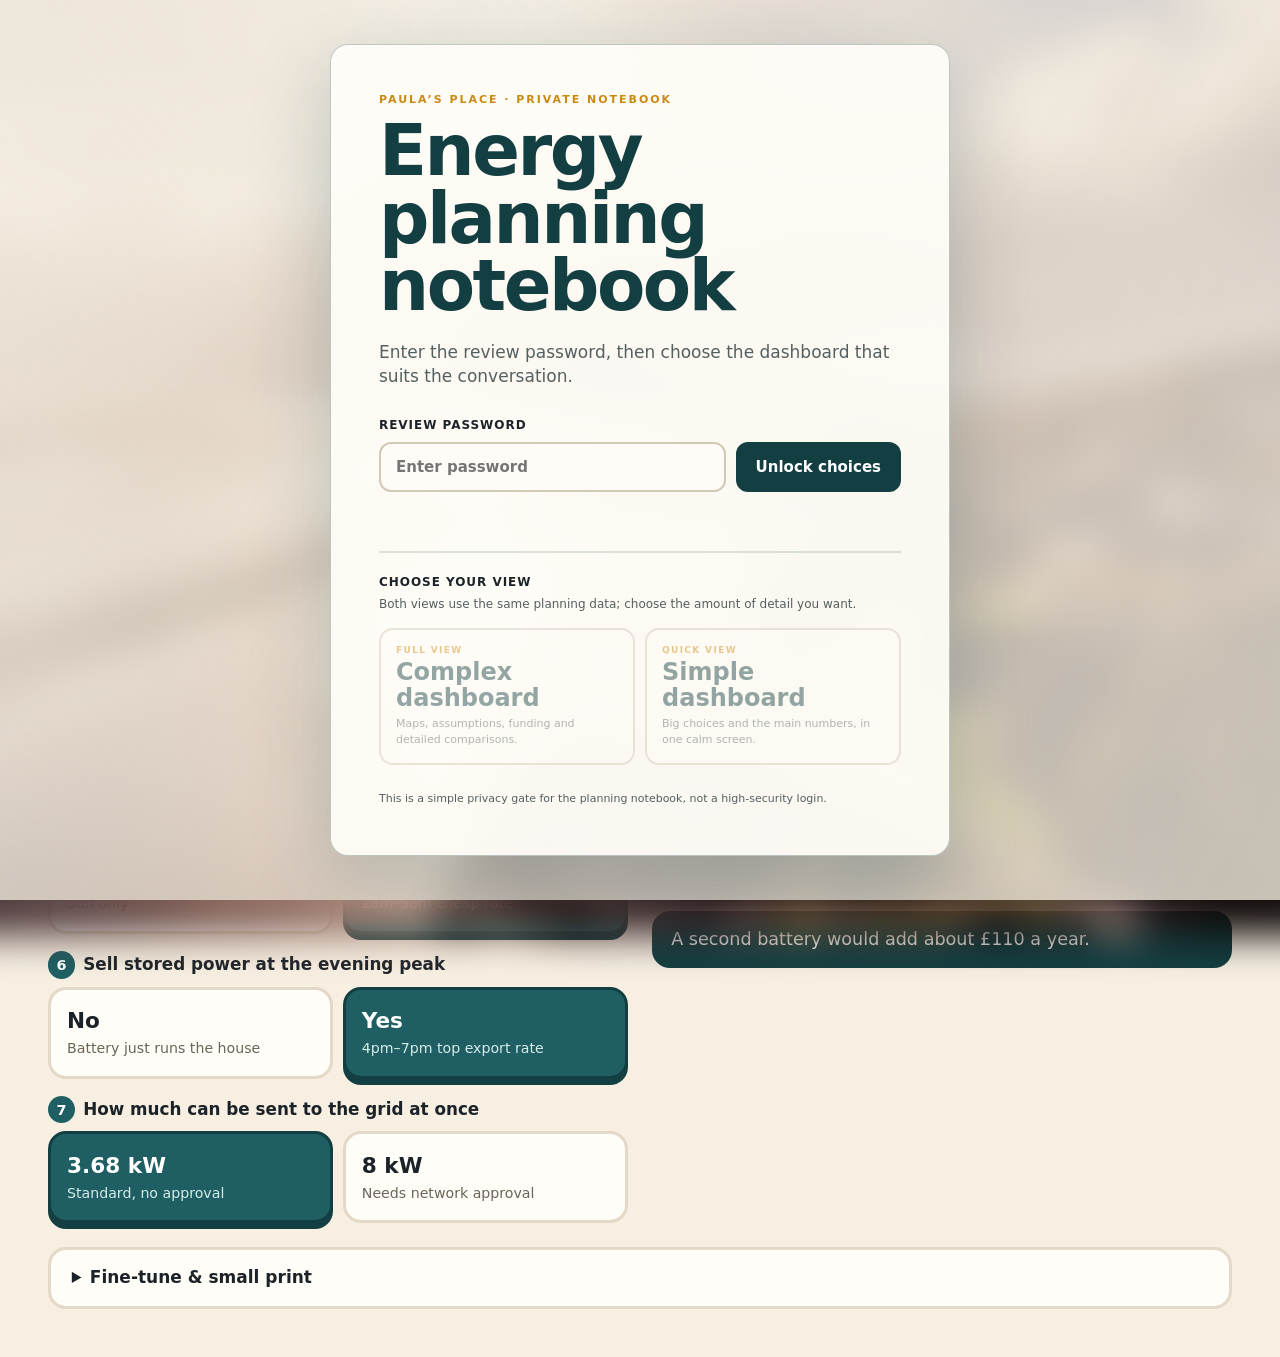
==== simple/index.html @ d7b31c81 "Add simple and complex dashboard routes" ====
<!doctype html>
<html lang="en-GB">
<head>
<meta charset="utf-8">
<meta name="viewport" content="width=device-width, initial-scale=1">
<title>Paula’s Place · Sun & savings</title>
<link rel="stylesheet" href="styles.css">
<script type="module" src="app.js"></script>
</head>
<body>
<div class="privacy-gate" id="privacy-gate" role="dialog" aria-modal="true" aria-labelledby="privacy-title">
  <div class="privacy-backdrop" aria-hidden="true"></div>
  <div class="privacy-wash" aria-hidden="true"></div>
  <section class="privacy-shell">
    <div class="privacy-panel">
      <p class="privacy-eyebrow">Paula’s Place · private notebook</p>
      <h1 id="privacy-title">Energy planning notebook</h1>
      <p class="privacy-intro">Enter the review password, then choose the dashboard that suits the conversation.</p>
      <form id="privacy-form">
        <label for="privacy-password">Review password</label>
        <div class="privacy-entry">
          <input id="privacy-password" name="password" type="password" autocomplete="off" spellcheck="false" placeholder="Enter password" required>
          <button type="submit">Unlock choices</button>
        </div>
        <p class="privacy-status" id="privacy-status" role="alert" aria-live="polite"></p>
      </form>
      <div class="privacy-choice" aria-labelledby="privacy-choice-title">
        <p class="privacy-choice-label" id="privacy-choice-title">Choose your view</p>
        <p class="privacy-choice-help">Both views use the same planning data; choose the amount of detail you want.</p>
        <div class="privacy-choice-links">
          <a class="privacy-choice-link" href="../" data-dashboard-route="complex" aria-disabled="true" tabindex="-1">
            <span class="privacy-choice-kicker">FULL VIEW</span>
            <strong>Complex dashboard</strong>
            <span>Maps, assumptions, funding and detailed comparisons.</span>
          </a>
          <a class="privacy-choice-link" href="./" data-dashboard-route="simple" aria-disabled="true" tabindex="-1">
            <span class="privacy-choice-kicker">QUICK VIEW</span>
            <strong>Simple dashboard</strong>
            <span>Big choices and the main numbers, in one calm screen.</span>
          </a>
        </div>
      </div>
      <p class="privacy-note">This is a simple privacy gate for the planning notebook, not a high-security login.</p>
    </div>
  </section>
</div>
<div id="dashboard-app" data-locked="true" aria-hidden="true">
<header class="top">
  <div>
    <h1>Paula’s Place</h1>
    <p>Tap the blocks. Watch the numbers change.</p>
  </div>
  <div class="top-actions">
    <a class="view-switch" href="../">Full view ↗</a>
    <button id="reset" class="reset">Start again</button>
  </div>
</header>

<main>
  <section class="choices" aria-label="Choices">
    <div class="group" data-key="panels">
      <h2><span class="num">1</span> Solar panels</h2>
      <div class="tiles">
        <button data-value="6"><b>6</b><small>Front roof only</small></button>
        <button data-value="10"><b>10</b><small>+ back</small></button>
        <button data-value="16"><b>16</b><small>+ back / ground</small></button>
        <button data-value="20"><b>20</b><small>+ back / ground</small></button>
      </div>
      <div class="stepper">
        <button id="pan-down" aria-label="One fewer panel">−</button>
        <output id="r-panels">10 panels</output>
        <button id="pan-up" aria-label="One more panel">+</button>
        <small id="r-kwp"></small>
      </div>
    </div>
    <div class="group" data-key="battery">
      <h2><span class="num">2</span> Battery</h2>
      <div class="tiles">
        <button data-value="0"><b>None</b><small>Panels only</small></button>
        <button data-value="16.08"><b>One</b><small>16 kWh</small></button>
        <button data-value="32.16"><b>Two</b><small>32 kWh</small></button>
      </div>
    </div>
    <div class="group" data-key="usage">
      <h2><span class="num">3</span> How much power the house uses</h2>
      <div class="tiles">
        <button data-value="5.6"><b>Light</b><small>5.6 kWh a day</small></button>
        <button data-value="8"><b>Normal</b><small>8 kWh a day</small></button>
        <button data-value="12"><b>Heavy</b><small>12 kWh a day</small></button>
      </div>
    </div>
    <div class="group" data-key="heat">
      <h2><span class="num">4</span> Heat pump</h2>
      <div class="tiles">
        <button data-value="off"><b>No</b><small>Keep current heating</small></button>
        <button data-value="on"><b>Yes</b><small>Adds ~3,000 kWh a year</small></button>
      </div>
    </div>
    <div class="group" data-key="night">
      <h2><span class="num">5</span> Fill battery with cheap night power</h2>
      <div class="tiles">
        <button data-value="off"><b>No</b><small>Sun only</small></button>
        <button data-value="on"><b>Yes</b><small>2am–5am cheap rate</small></button>
      </div>
    </div>
    <div class="group" data-key="peak">
      <h2><span class="num">6</span> Sell stored power at the evening peak</h2>
      <div class="tiles">
        <button data-value="off"><b>No</b><small>Battery just runs the house</small></button>
        <button data-value="on"><b>Yes</b><small>4pm–7pm top export rate</small></button>
      </div>
    </div>
    <div class="group" data-key="exportKw">
      <h2><span class="num">7</span> How much can be sent to the grid at once</h2>
      <div class="tiles">
        <button data-value="3.68"><b>3.68 kW</b><small>Standard, no approval</small></button>
        <button data-value="8"><b>8 kW</b><small>Needs network approval</small></button>
      </div>
    </div>
  </section>

  <section class="results" aria-live="polite">
    <div class="card bill"><span id="r-bill-label">Electricity bill per year</span><strong id="r-bill">–</strong><small id="r-bill-was">–</small></div>
    <div class="card save"><span>You save per year</span><strong id="r-save">–</strong><small id="r-export">–</small></div>
    <div class="card sun"><span>Power from the sun</span><strong id="r-sun">–</strong><div class="meter"><i id="r-sun-bar"></i></div></div>
    <div class="card pay"><span>Pays for itself in</span><strong id="r-pay">–</strong>
      <div class="budget"><button id="bud-down" aria-label="Lower budget">−</button><output id="r-budget">£5,000</output><button id="bud-up" aria-label="Raise budget">+</button></div>
      <small>Your all-in spend</small>
    </div>
    <div class="card months">
      <div class="months-head"><span>Month by month</span>
        <span class="key"><i class="k-sun"></i>Sun makes <i class="k-use"></i>House uses</span></div>
      <div id="chart" class="chart"></div>
    </div>
    <p id="tip" class="tip"></p>
  </section>

  <details class="more">
    <summary>Fine-tune & small print</summary>
    <div class="more-body">
      <label>Panel size <select id="f-watt"><option value="450">450 W</option><option value="500">500 W</option></select></label>
      <label>Budget £ <input id="f-budget" type="number" min="0" step="100"></label>
      <label>Heat pump electricity, kWh a year <input id="f-ashp" type="number" min="0" step="100"></label>
      <ul>
        <li>Built from 2021–2023 hourly solar data (PVGIS) and Octopus Flux prices from 15 September 2026. Prices change.</li>
        <li>The front roof fits about 6 panels (size guessed from the sale listing). Any more go on the back / ground area, which is treated as big enough. Nobody has measured it yet, and there's no shading survey.</li>
        <li>With the standard 3.68 kW export limit, sunny-day power that the house and battery can’t take is wasted. From about 14 panels upwards, that loss grows quickly: roughly 665 kWh a year at 20 panels. The 8 kW inverter itself only starts capping output beyond about 24 panels.</li>
        <li>Bills include the 68p/day standing charge. Savings compare the same house on Flux with no panels.</li>
        <li>Night charging and peak selling assume the system knows tomorrow’s weather perfectly, so they’re on the hopeful side.</li>
        <li>Peak selling keeps enough in the battery to run the house until 2am. Selling is capped by block 7: about 11 kWh over the 3 hours at 3.68 kW. At 8 kW, the battery’s assumed 5 kW output becomes the cap, at about 15 kWh.</li>
        <li>Heat pump savings on gas aren’t counted. Payback ignores repairs, finance and panel ageing.</li>
        <li>A planning guide, not a quote or an engineering design.</li>
      </ul>
    </div>
  </details>
</main>
<p id="status" class="status">Loading solar data…</p>
</div>
<script>
  (() => {
    const password = 'bemygirlxx';
    const gate = document.getElementById('privacy-gate');
    const dashboard = document.getElementById('dashboard-app');
    const form = document.getElementById('privacy-form');
    const field = document.getElementById('privacy-password');
    const status = document.getElementById('privacy-status');
    const choices = [...document.querySelectorAll('[data-dashboard-route]')];
    const storageKey = 'paulas-place-dashboard-unlocked';

    function unlock() {
      gate.hidden = true;
      dashboard.dataset.locked = 'false';
      dashboard.setAttribute('aria-hidden', 'false');
      sessionStorage.setItem(storageKey, 'yes');
    }

    function enableChoices() {
      sessionStorage.setItem(storageKey, 'yes');
      gate.classList.add('privacy-authenticated');
      status.textContent = 'Password accepted. Choose a dashboard.';
      choices.forEach(link => {
        link.removeAttribute('aria-disabled');
        link.removeAttribute('tabindex');
        link.classList.add('is-ready');
      });
      choices[0]?.focus();
    }

    if (sessionStorage.getItem(storageKey) === 'yes') unlock();

    form.addEventListener('submit', event => {
      event.preventDefault();
      if (field.value === password) {
        enableChoices();
        return;
      }
      status.textContent = 'That password does not match.';
      field.select();
      gate.classList.remove('privacy-shake');
      void gate.offsetWidth;
      gate.classList.add('privacy-shake');
    });

    choices.forEach(link => link.addEventListener('click', event => {
      if (link.getAttribute('aria-disabled') === 'true') {
        event.preventDefault();
        return;
      }
      if (link.dataset.dashboardRoute === 'simple') {
        event.preventDefault();
        unlock();
      }
    }));
  })();
</script>
</body>
</html>
---- simple/styles.css ----
:root {
  --sea: #1f5f63; --sea-dark: #143f42; --sand: #f6efe2; --paper: #fffdf8;
  --sun: #f2b233; --sun-dark: #c98a12; --slate: #3d4a52; --ink: #1c2328;
  --use: #6f8fa3; --line: #e3d9c6; --good: #2e8b57;
  --bad: #c62828; --win: #0fa34a; --win-dark: #0a7a37;
  --radius: 18px;
}
* { box-sizing: border-box; }
body {
  margin: 0; background: var(--sand); color: var(--ink);
  font: 17px/1.4 system-ui, -apple-system, "Segoe UI", Roboto, sans-serif;
}
button { font: inherit; cursor: pointer; }

.top {
  display: flex; justify-content: space-between; align-items: center; gap: 1rem;
  padding: 1.4rem clamp(1rem, 4vw, 3rem); background: var(--sea); color: #fff;
}
.top h1 { margin: 0; font-size: clamp(1.8rem, 4vw, 2.6rem); letter-spacing: -.02em; }
.top p { margin: .2rem 0 0; opacity: .85; font-size: 1.1rem; }
.reset {
  border: 2px solid #fff; background: transparent; color: #fff;
  padding: .7rem 1.2rem; border-radius: 999px; font-weight: 700;
}
.reset:hover { background: #fff; color: var(--sea); }
.top-actions { display: flex; align-items: center; justify-content: flex-end; flex-wrap: wrap; gap: .65rem; }
.view-switch {
  display: inline-block; border: 2px solid #fff; color: #fff; text-decoration: none;
  padding: .7rem 1.2rem; border-radius: 999px; font-weight: 700;
}
.view-switch:hover { background: #fff; color: var(--sea); }

main {
  display: grid; grid-template-columns: minmax(0, 1fr) minmax(0, 1fr);
  gap: 1.5rem; padding: 1.5rem clamp(1rem, 4vw, 3rem) 3rem; max-width: 1400px; margin: 0 auto;
}
@media (max-width: 900px) { main { grid-template-columns: 1fr; } }

/* Choices */
.choices { display: grid; gap: 1.1rem; align-content: start; }
.group h2 { margin: 0 0 .5rem; font-size: 1.05rem; display: flex; align-items: center; gap: .5rem; }
.num {
  display: inline-grid; place-items: center; width: 1.7rem; height: 1.7rem;
  border-radius: 50%; background: var(--sea); color: #fff; font-size: .9rem;
}
.tiles { display: grid; grid-auto-flow: column; grid-auto-columns: minmax(0, 1fr); gap: .6rem; }
.tiles button {
  display: flex; flex-direction: column; align-items: flex-start; justify-content: center;
  min-height: 92px; padding: .9rem 1rem; text-align: left;
  background: var(--paper); color: var(--ink);
  border: 3px solid var(--line); border-radius: var(--radius);
  transition: transform .12s, border-color .12s, background .12s, box-shadow .12s;
}
.tiles button b { font-size: 1.35rem; }
.tiles button small { color: #6b6457; margin-top: .15rem; }
.tiles button:hover { border-color: var(--sea); transform: translateY(-2px); }
.tiles button[aria-pressed="true"] {
  background: var(--sea); border-color: var(--sea-dark); color: #fff;
  box-shadow: 0 6px 0 var(--sea-dark);
}
.tiles button[aria-pressed="true"] small { color: #d6ebe9; }
.tiles button:focus-visible { outline: 4px solid var(--sun); outline-offset: 2px; }
.group.dim { opacity: .45; }
.stepper { display: flex; align-items: center; gap: .6rem; margin-top: .6rem; flex-wrap: wrap; }
.stepper button {
  width: 3rem; height: 3rem; border-radius: 14px; border: 3px solid var(--sea);
  background: var(--paper); color: var(--sea); font-size: 1.7rem; font-weight: 700; line-height: 1;
}
.stepper button:hover:not(:disabled) { background: var(--sea); color: #fff; }
.stepper button:disabled { opacity: .35; cursor: default; }
.stepper output { font-size: 1.4rem; font-weight: 800; min-width: 7rem; text-align: center; }
.stepper small { color: #6b6457; }

/* Results */
.results { display: grid; grid-template-columns: 1fr 1fr; gap: 1rem; align-content: start; }
.card {
  background: var(--paper); border-radius: var(--radius); padding: 1.2rem 1.3rem;
  border: 3px solid var(--line); display: flex; flex-direction: column; gap: .25rem;
}
.card > span { font-weight: 700; color: var(--slate); }
.card strong { font-size: clamp(2.2rem, 4.5vw, 3.4rem); line-height: 1.05; letter-spacing: -.03em; }
.card small { color: #6b6457; }
.card.save { background: var(--win); border-color: var(--win-dark); color: #fff; }
.card.save small, .card.save > span { color: #e3f8ea; }
.card.save.loss { background: var(--bad); border-color: #8e1c1c; }
.card.save.loss small, .card.save.loss > span { color: #fde3e3; }
.card.bill strong { color: var(--bad); }
.meter { height: 16px; background: var(--line); border-radius: 99px; overflow: hidden; margin-top: .4rem; }
.meter i { display: block; height: 100%; width: 0; background: var(--sun); transition: width .4s ease; }

.budget { display: flex; align-items: center; gap: .5rem; margin-top: .5rem; }
.budget button {
  width: 2.6rem; height: 2.6rem; border-radius: 12px; border: 2px solid var(--sea);
  background: #fff; color: var(--sea); font-size: 1.5rem; font-weight: 700; line-height: 1;
}
.budget button:hover { background: var(--sea); color: #fff; }
.budget output { font-size: 1.3rem; font-weight: 700; min-width: 5.5rem; text-align: center; }

.months { grid-column: 1 / -1; }
.months-head { display: flex; justify-content: space-between; flex-wrap: wrap; gap: .5rem; font-weight: 700; color: var(--slate); }
.key { font-weight: 400; display: flex; align-items: center; gap: .35rem; }
.key i { width: 14px; height: 14px; border-radius: 4px; display: inline-block; margin-left: .6rem; }
.k-sun, .b-sun { background: var(--sun); }
.k-use, .b-use { background: var(--use); }
.chart { display: grid; grid-template-columns: repeat(12, 1fr); gap: .35rem; height: 170px; margin-top: .6rem; }
.col { display: flex; flex-direction: column; align-items: center; gap: .25rem; }
.bars { flex: 1; width: 100%; display: flex; align-items: flex-end; justify-content: center; gap: 3px; }
.bars i { width: 42%; border-radius: 6px 6px 0 0; transition: height .4s ease; min-height: 2px; }
.col span { font-size: .85rem; color: #6b6457; }

.tip {
  grid-column: 1 / -1; margin: 0; padding: 1rem 1.2rem; border-radius: var(--radius);
  background: var(--sea-dark); color: #fff; font-size: 1.1rem;
}
.tip:empty { display: none; }

.pop { animation: pop .35s ease; }
@keyframes pop { 0% { transform: scale(.94); opacity: .4; } 100% { transform: none; opacity: 1; } }
@media (prefers-reduced-motion: reduce) { .pop { animation: none; } * { transition: none !important; } }

/* Small print */
.more { grid-column: 1 / -1; background: var(--paper); border-radius: var(--radius); border: 3px solid var(--line); }
.more summary { padding: 1rem 1.3rem; font-weight: 700; cursor: pointer; }
.more-body { padding: 0 1.3rem 1.2rem; }
.more label { display: inline-flex; align-items: center; gap: .5rem; margin: 0 1.5rem .7rem 0; }
.more input { width: 7rem; padding: .45rem; font: inherit; border: 2px solid var(--line); border-radius: 10px; }
.more ul { color: #4f493f; padding-left: 1.2rem; }

.status { position: fixed; bottom: 1rem; left: 50%; transform: translateX(-50%);
  background: var(--ink); color: #fff; padding: .7rem 1.2rem; border-radius: 99px; margin: 0; }
@media (max-width: 520px) {
  .results { grid-template-columns: 1fr; }
  .tiles button { min-height: 80px; padding: .7rem; }
  .tiles button b { font-size: 1.15rem; }
}
.card.bill strong.credit { color: var(--good); }
@media (min-width: 901px) {
  .results { position: sticky; top: 1rem; align-self: start; }
}

/* Private review gate: the same Paula’s Place route selector, in this view’s palette. */
.privacy-gate { position: fixed; inset: 0; z-index: 5000; overflow: auto; color: var(--ink); background: var(--sand); }
.privacy-backdrop, .privacy-wash { position: fixed; inset: 0; pointer-events: none; }
.privacy-backdrop { z-index: -2; background: url('assets/borth-y-gest-gate.png') center/cover no-repeat; filter: blur(18px) saturate(1.18) contrast(1.06) brightness(.92); transform: scale(1.08); }
.privacy-wash { z-index: -1; background: linear-gradient(115deg, rgba(246,239,226,.9) 0%, rgba(246,239,226,.68) 44%, rgba(246,239,226,.8) 100%), radial-gradient(circle at 50% 44%, rgba(31,95,99,.15), transparent 38%); }
.privacy-shell { width: min(1080px, calc(100% - 32px)); min-height: 100svh; margin: 0 auto; display: grid; place-items: center; padding: 32px 0; }
.privacy-panel { width: min(620px, 100%); padding: clamp(28px, 5vw, 48px); background: rgba(255,253,248,.92); border: 1px solid rgba(20,63,66,.28); box-shadow: 0 24px 80px rgba(20,63,66,.24); backdrop-filter: blur(10px); border-radius: var(--radius); }
.privacy-eyebrow { margin: 0 0 12px; color: var(--sun-dark); font-size: 11px; line-height: 1.2; font-weight: 800; letter-spacing: .18em; text-transform: uppercase; }
.privacy-panel h1 { max-width: 12ch; margin: 0; font-size: clamp(2.4rem, 7vw, 4.4rem); line-height: .96; letter-spacing: -.035em; color: var(--sea-dark); }
.privacy-intro { margin: 20px 0 0; max-width: 38rem; color: #53605f; font-size: 17px; }
.privacy-panel form { margin-top: 30px; }
.privacy-panel label { display: block; margin-bottom: 9px; color: var(--ink); font-size: 12px; line-height: 1.2; font-weight: 800; letter-spacing: .08em; text-transform: uppercase; }
.privacy-entry { display: flex; gap: 10px; }
.privacy-entry input, .privacy-entry button { font: 700 15px/1.2 system-ui, sans-serif; }
.privacy-entry input { min-width: 0; flex: 1; padding: 14px 15px; border: 2px solid #d2c8b6; border-radius: 12px; background: rgba(255,253,248,.84); color: var(--ink); outline: none; }
.privacy-entry input:focus { border-color: var(--sea); box-shadow: 0 0 0 3px rgba(31,95,99,.18); }
.privacy-entry button { flex: 0 0 auto; padding: 14px 18px; border: 2px solid var(--sea-dark); border-radius: 12px; background: var(--sea-dark); color: #fff; cursor: pointer; }
.privacy-entry button:hover { background: var(--sea); }
.privacy-entry button:focus-visible, .privacy-choice-link:focus-visible { outline: 4px solid var(--sun); outline-offset: 3px; }
.privacy-status { min-height: 1.5em; margin-top: 12px; color: var(--bad); font-size: 14px; line-height: 1.35; }
.privacy-choice { margin-top: 26px; padding-top: 22px; border-top: 2px solid rgba(20,63,66,.14); }
.privacy-choice-label { margin: 0; color: var(--ink); font-size: 12px; line-height: 1.2; font-weight: 800; letter-spacing: .08em; text-transform: uppercase; }
.privacy-choice-help { margin: 7px 0 14px; color: #53605f; font-size: 12px; line-height: 1.45; }
.privacy-choice-links { display: grid; grid-template-columns: repeat(2, minmax(0, 1fr)); gap: 10px; }
.privacy-choice-link { display: grid; gap: 5px; min-height: 132px; padding: 15px; color: var(--ink); text-decoration: none; background: rgba(255,253,248,.76); border: 2px solid #d2c8b6; border-radius: 14px; transition: transform .15s ease, border-color .15s ease, background .15s ease, opacity .15s ease; opacity: .45; pointer-events: none; }
.privacy-choice-link.is-ready { opacity: 1; pointer-events: auto; }
.privacy-choice-link.is-ready:hover { transform: translateY(-2px); border-color: var(--sea); background: #fff; }
.privacy-choice-link strong { font-size: 24px; line-height: 1.05; color: var(--sea-dark); }
.privacy-choice-link > span:last-child { font-size: 11px; line-height: 1.45; color: #53605f; }
.privacy-choice-kicker { color: var(--sun-dark); font-size: 9px; line-height: 1.2; font-weight: 800; letter-spacing: .15em; }
.privacy-note { margin: 26px 0 0; color: #53605f; font-size: 11px; line-height: 1.5; }
.privacy-shake { animation: privacy-shake .28s ease-in-out; }
@keyframes privacy-shake { 0%, 100% { transform: translateX(0); } 30% { transform: translateX(-7px); } 70% { transform: translateX(7px); } }
@media (max-width: 560px) {
  .privacy-shell { width: min(100% - 22px, 1080px); padding: 11px 0; }
  .privacy-panel { padding: 26px 22px; }
  .privacy-entry, .privacy-choice-links { display: grid; grid-template-columns: 1fr; }
  .privacy-entry button { width: 100%; }
  .privacy-panel h1 { font-size: clamp(2.4rem, 16vw, 4rem); }
  .top-actions { width: 100%; justify-content: flex-start; }
}
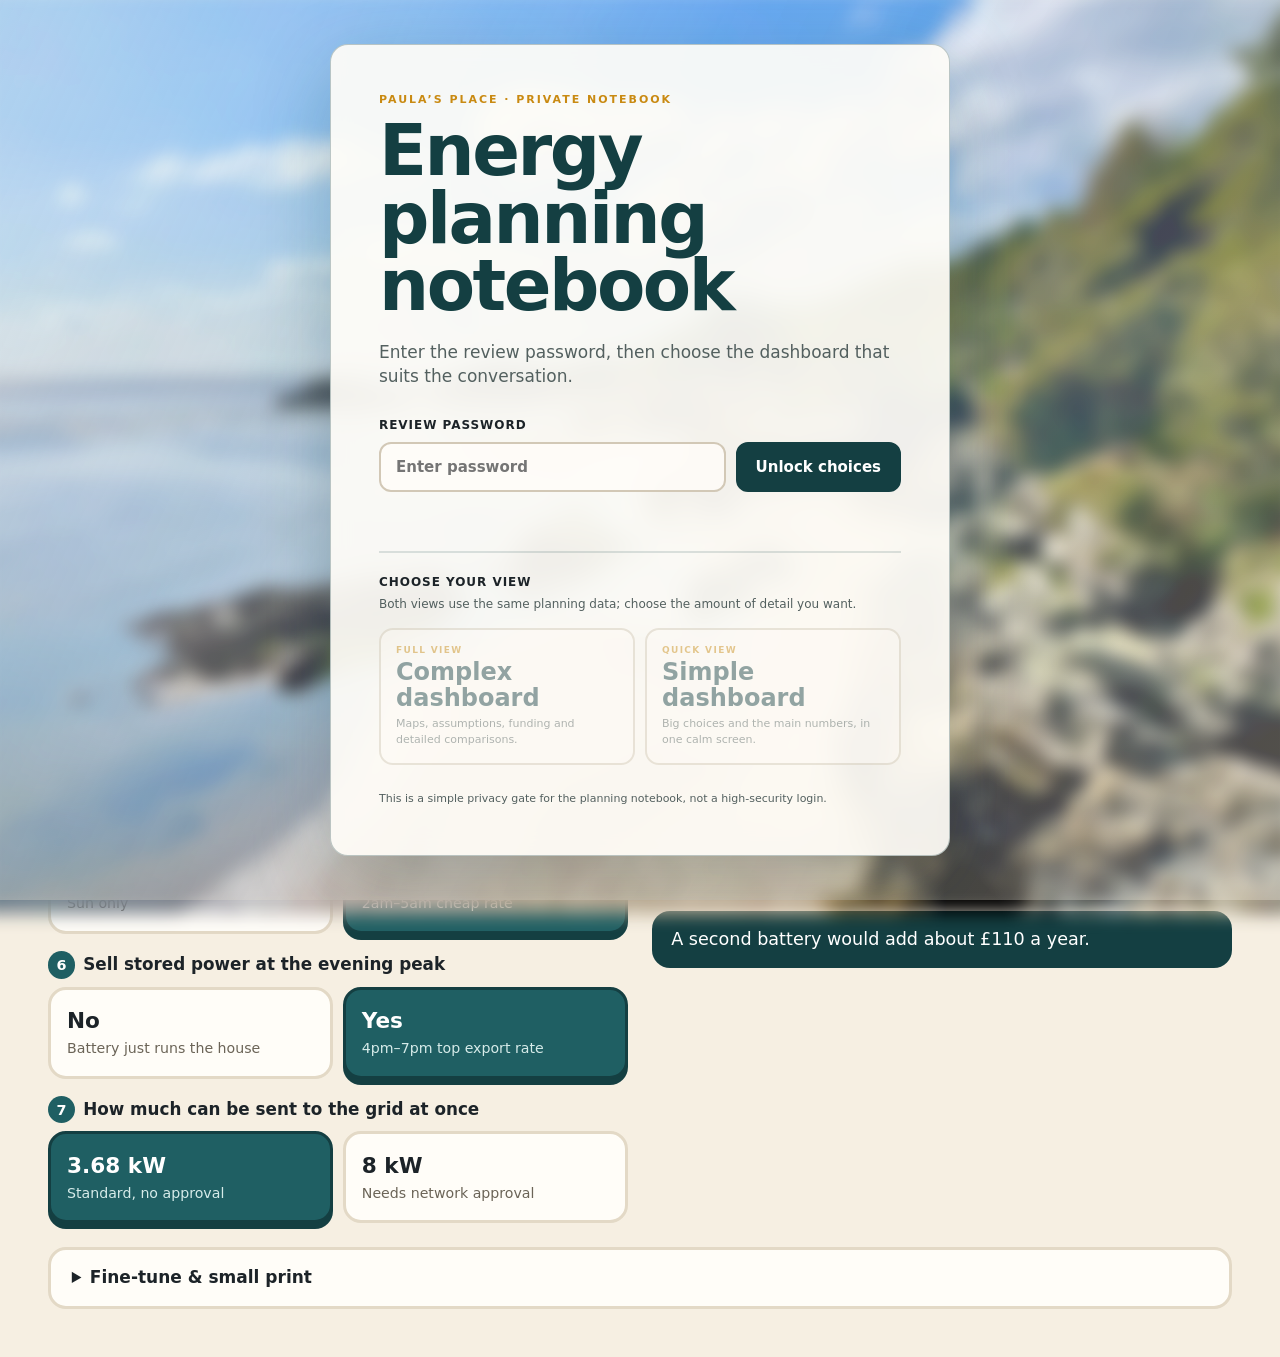
==== commit 43054577: "Restore recognisable sign-in background" ====
--- a/simple/index.html
+++ b/simple/index.html
@@ -52,6 +52,7 @@
   </div>
   <div class="top-actions">
     <a class="view-switch" href="../">Full view ↗</a>
+    <button type="button" class="reset signout" data-signout>Back to sign-in</button>
     <button id="reset" class="reset">Start again</button>
   </div>
 </header>
@@ -165,6 +166,7 @@
     const field = document.getElementById('privacy-password');
     const status = document.getElementById('privacy-status');
     const choices = [...document.querySelectorAll('[data-dashboard-route]')];
+    const signoutButtons = [...document.querySelectorAll('[data-signout]')];
     const storageKey = 'paulas-place-dashboard-unlocked';
 
     function unlock() {
@@ -211,6 +213,11 @@
         unlock();
       }
     }));
+
+    signoutButtons.forEach(button => button.addEventListener('click', () => {
+      sessionStorage.removeItem(storageKey);
+      window.location.reload();
+    }));
   })();
 </script>
 </body>
--- a/simple/styles.css
+++ b/simple/styles.css
@@ -141,8 +141,8 @@
 /* Private review gate: the same Paula’s Place route selector, in this view’s palette. */
 .privacy-gate { position: fixed; inset: 0; z-index: 5000; overflow: auto; color: var(--ink); background: var(--sand); }
 .privacy-backdrop, .privacy-wash { position: fixed; inset: 0; pointer-events: none; }
-.privacy-backdrop { z-index: -2; background: url('assets/borth-y-gest-gate.png') center/cover no-repeat; filter: blur(18px) saturate(1.18) contrast(1.06) brightness(.92); transform: scale(1.08); }
-.privacy-wash { z-index: -1; background: linear-gradient(115deg, rgba(246,239,226,.9) 0%, rgba(246,239,226,.68) 44%, rgba(246,239,226,.8) 100%), radial-gradient(circle at 50% 44%, rgba(31,95,99,.15), transparent 38%); }
+.privacy-backdrop { z-index: -2; background: url('assets/borthygest-gate.jpg') center/cover no-repeat; filter: blur(9px) saturate(1.12) contrast(1.08) brightness(.98); transform: scale(1.03); }
+.privacy-wash { z-index: -1; background: linear-gradient(115deg, rgba(246,239,226,.46) 0%, rgba(246,239,226,.2) 44%, rgba(246,239,226,.34) 100%), radial-gradient(circle at 50% 44%, rgba(31,95,99,.08), transparent 38%); }
 .privacy-shell { width: min(1080px, calc(100% - 32px)); min-height: 100svh; margin: 0 auto; display: grid; place-items: center; padding: 32px 0; }
 .privacy-panel { width: min(620px, 100%); padding: clamp(28px, 5vw, 48px); background: rgba(255,253,248,.92); border: 1px solid rgba(20,63,66,.28); box-shadow: 0 24px 80px rgba(20,63,66,.24); backdrop-filter: blur(10px); border-radius: var(--radius); }
 .privacy-eyebrow { margin: 0 0 12px; color: var(--sun-dark); font-size: 11px; line-height: 1.2; font-weight: 800; letter-spacing: .18em; text-transform: uppercase; }
